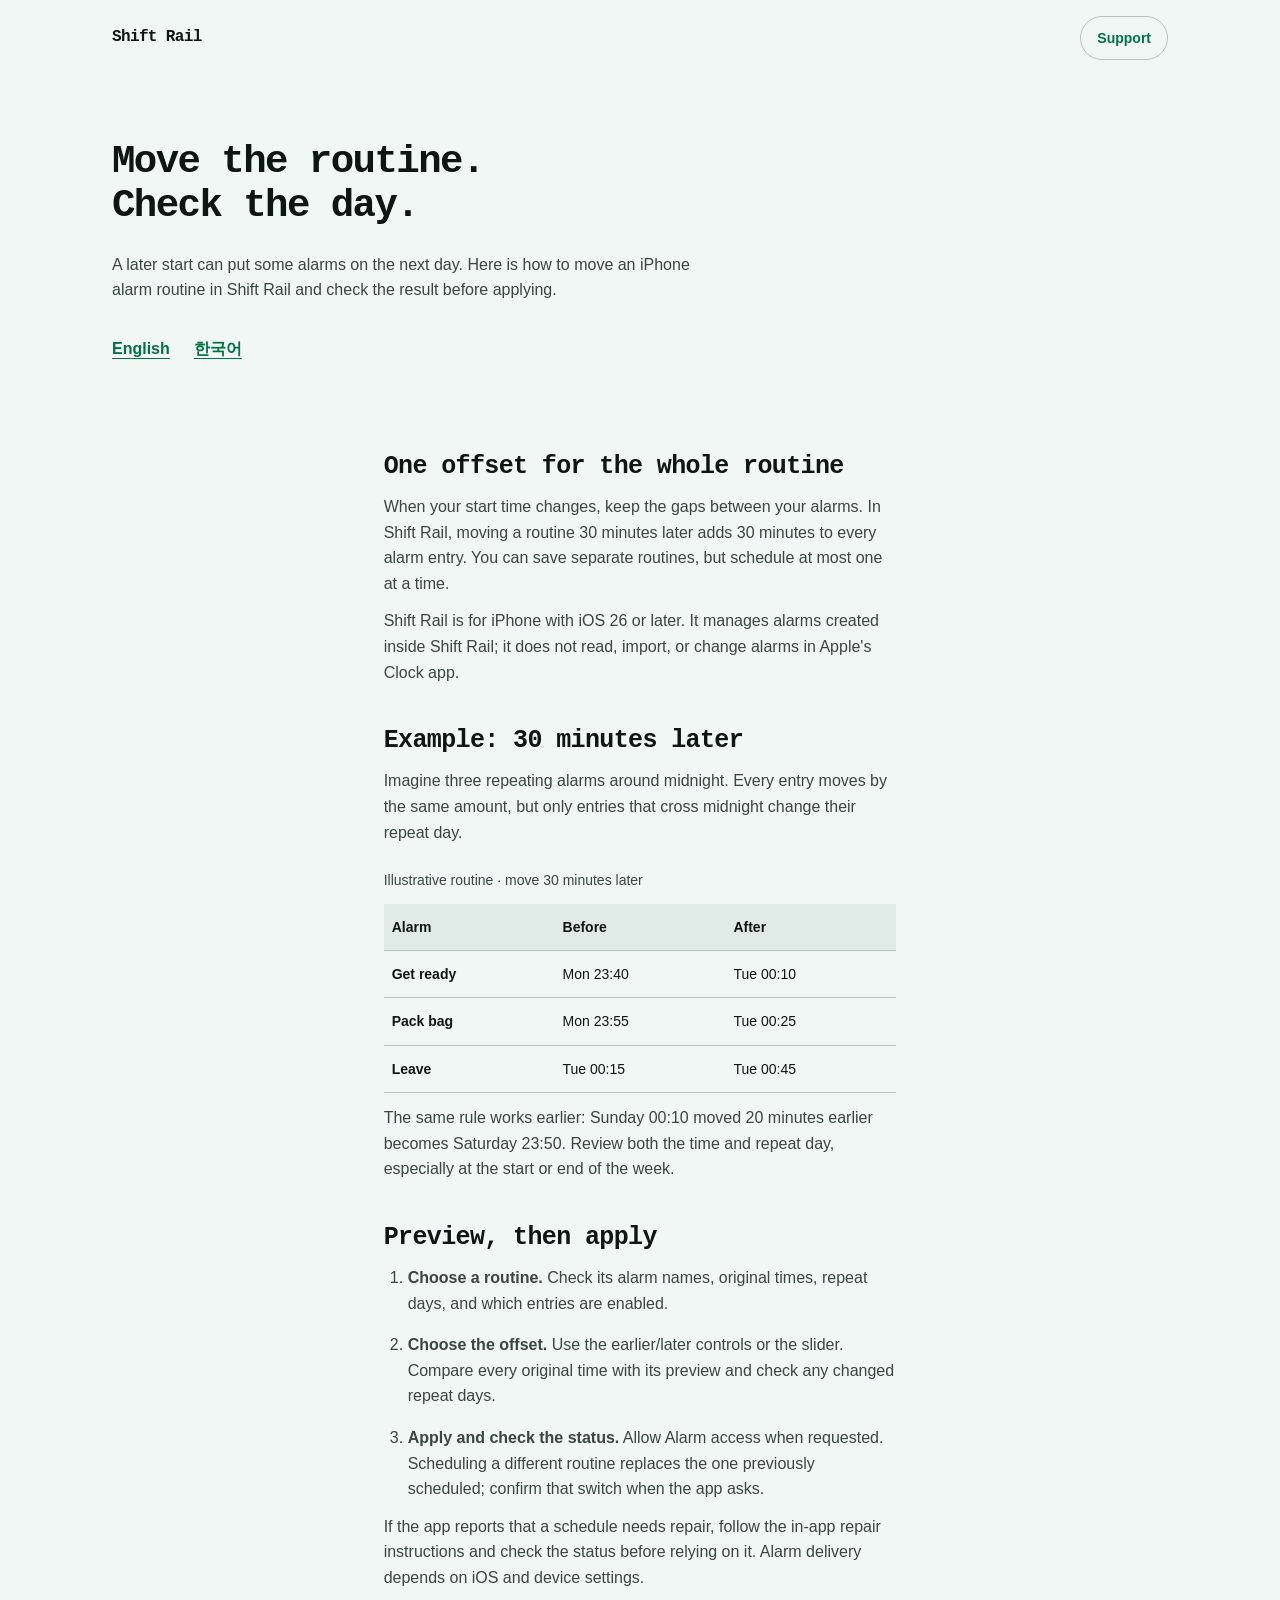
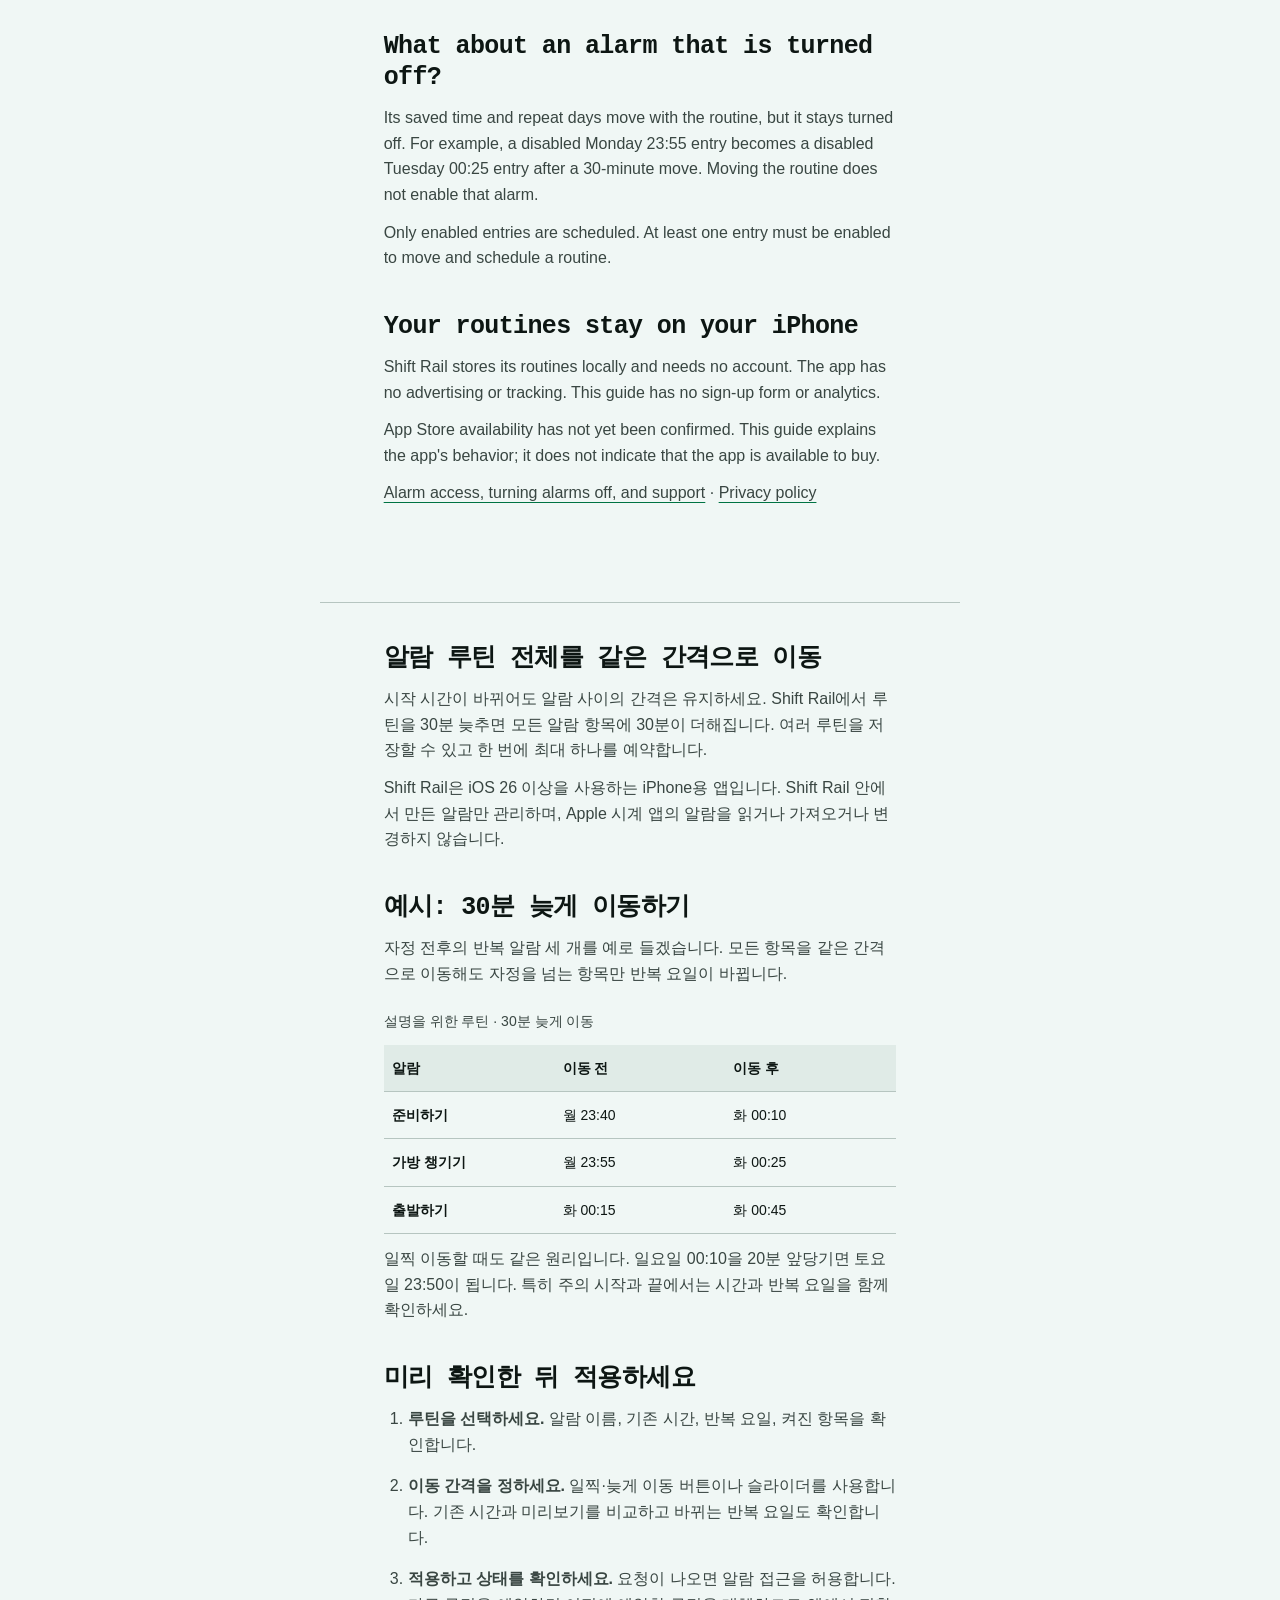
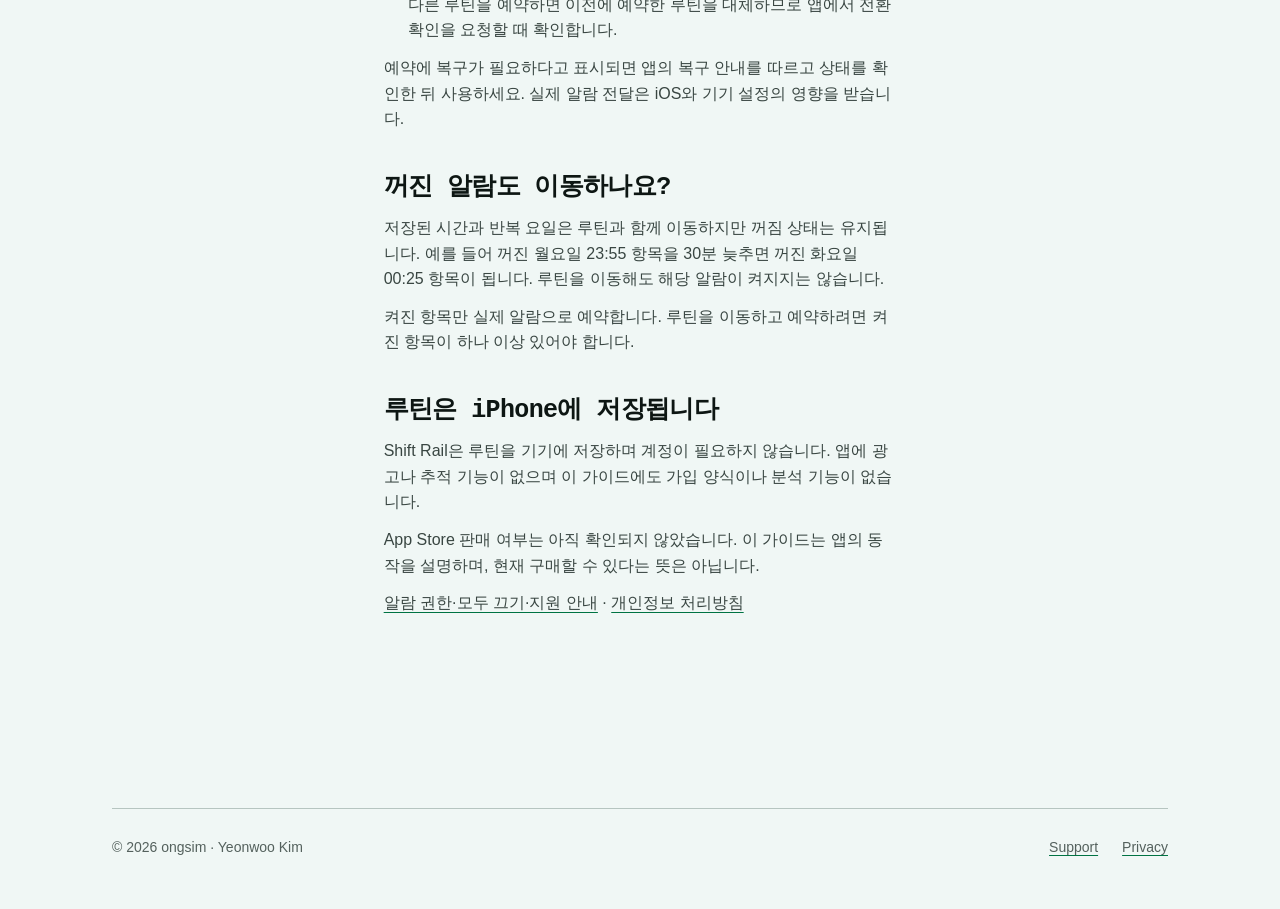
==== alarm-routine-guide.html @ 42e6c550 "docs: clarify alarm shifting and add bilingual midnight guide" ====
<!doctype html>
<html lang="en">
  <head>
    <meta charset="utf-8">
    <meta name="viewport" content="width=device-width, initial-scale=1, viewport-fit=cover">
    <meta name="description" content="A Shift Rail guide to moving an iPhone alarm routine together. See what happens to times, repeat weekdays, and disabled alarms when a routine crosses midnight.">
    <meta name="robots" content="index,follow">
    <meta name="color-scheme" content="light dark">
    <meta property="og:type" content="website">
    <meta property="og:title" content="Move an alarm routine across midnight · Shift Rail">
    <meta property="og:description" content="One offset for the whole routine. Check the new time and repeat day before applying. A guide in English and Korean.">
    <meta property="og:url" content="https://ppupy1209.github.io/shift-rail-support/alarm-routine-guide.html">
    <link rel="canonical" href="https://ppupy1209.github.io/shift-rail-support/alarm-routine-guide.html">
    <link rel="icon" href="./favicon.png" type="image/png">
    <link rel="apple-touch-icon" href="./favicon.png">
    <link rel="stylesheet" href="./styles.css">
    <title>Move an alarm routine across midnight · Shift Rail</title>
  </head>
  <body>
    <a class="skip-link" href="#content">Skip to guide</a>
    <header class="nav-edge shell" aria-label="Primary navigation">
      <a class="wordmark" href="./index.html">Shift Rail</a>
      <a class="nav-action" href="./index.html">Support</a>
    </header>

    <main id="content">
      <header class="policy-intro shell">
        <h1>Move the routine.<br>Check the day.</h1>
        <p>A later start can put some alarms on the next day. Here is how to move an iPhone alarm routine in Shift Rail and check the result before applying.</p>
        <nav class="language-links" aria-label="Guide language">
          <a class="language-link" href="#english">English</a>
          <a class="language-link" href="#korean" lang="ko">한국어</a>
        </nav>
      </header>

      <article class="document shell routine-guide" id="english" aria-labelledby="english-title">
        <section>
          <h2 id="english-title">One offset for the whole routine</h2>
          <p>When your start time changes, keep the gaps between your alarms. In Shift Rail, moving a routine 30 minutes later adds 30 minutes to every alarm entry. You can save separate routines, but schedule at most one at a time.</p>
          <p>Shift Rail is for iPhone with iOS 26 or later. It manages alarms created inside Shift Rail; it does not read, import, or change alarms in Apple's Clock app.</p>
        </section>

        <section>
          <h2>Example: 30 minutes later</h2>
          <p>Imagine three repeating alarms around midnight. Every entry moves by the same amount, but only entries that cross midnight change their repeat day.</p>
          <table class="routine-table">
            <caption>Illustrative routine · move 30 minutes later</caption>
            <thead><tr><th scope="col">Alarm</th><th scope="col">Before</th><th scope="col">After</th></tr></thead>
            <tbody>
              <tr><th scope="row">Get ready</th><td>Mon 23:40</td><td>Tue 00:10</td></tr>
              <tr><th scope="row">Pack bag</th><td>Mon 23:55</td><td>Tue 00:25</td></tr>
              <tr><th scope="row">Leave</th><td>Tue 00:15</td><td>Tue 00:45</td></tr>
            </tbody>
          </table>
          <p>The same rule works earlier: Sunday 00:10 moved 20 minutes earlier becomes Saturday 23:50. Review both the time and repeat day, especially at the start or end of the week.</p>
        </section>

        <section>
          <h2>Preview, then apply</h2>
          <ol class="guide-steps">
            <li><strong>Choose a routine.</strong> Check its alarm names, original times, repeat days, and which entries are enabled.</li>
            <li><strong>Choose the offset.</strong> Use the earlier/later controls or the slider. Compare every original time with its preview and check any changed repeat days.</li>
            <li><strong>Apply and check the status.</strong> Allow Alarm access when requested. Scheduling a different routine replaces the one previously scheduled; confirm that switch when the app asks.</li>
          </ol>
          <p>If the app reports that a schedule needs repair, follow the in-app repair instructions and check the status before relying on it. Alarm delivery depends on iOS and device settings.</p>
        </section>

        <section>
          <h2>What about an alarm that is turned off?</h2>
          <p>Its saved time and repeat days move with the routine, but it stays turned off. For example, a disabled Monday 23:55 entry becomes a disabled Tuesday 00:25 entry after a 30-minute move. Moving the routine does not enable that alarm.</p>
          <p>Only enabled entries are scheduled. At least one entry must be enabled to move and schedule a routine.</p>
        </section>

        <section>
          <h2>Your routines stay on your iPhone</h2>
          <p>Shift Rail stores its routines locally and needs no account. The app has no advertising or tracking. This guide has no sign-up form or analytics.</p>
          <p>App Store availability has not yet been confirmed. This guide explains the app's behavior; it does not indicate that the app is available to buy.</p>
          <p><a href="./index.html#english">Alarm access, turning alarms off, and support</a> · <a href="./privacy.html">Privacy policy</a></p>
        </section>
      </article>

      <article class="document shell routine-guide" id="korean" lang="ko" aria-labelledby="korean-title">
        <section>
          <h2 id="korean-title">알람 루틴 전체를 같은 간격으로 이동</h2>
          <p>시작 시간이 바뀌어도 알람 사이의 간격은 유지하세요. Shift Rail에서 루틴을 30분 늦추면 모든 알람 항목에 30분이 더해집니다. 여러 루틴을 저장할 수 있고 한 번에 최대 하나를 예약합니다.</p>
          <p>Shift Rail은 iOS 26 이상을 사용하는 iPhone용 앱입니다. Shift Rail 안에서 만든 알람만 관리하며, Apple 시계 앱의 알람을 읽거나 가져오거나 변경하지 않습니다.</p>
        </section>

        <section>
          <h2>예시: 30분 늦게 이동하기</h2>
          <p>자정 전후의 반복 알람 세 개를 예로 들겠습니다. 모든 항목을 같은 간격으로 이동해도 자정을 넘는 항목만 반복 요일이 바뀝니다.</p>
          <table class="routine-table">
            <caption>설명을 위한 루틴 · 30분 늦게 이동</caption>
            <thead><tr><th scope="col">알람</th><th scope="col">이동 전</th><th scope="col">이동 후</th></tr></thead>
            <tbody>
              <tr><th scope="row">준비하기</th><td>월 23:40</td><td>화 00:10</td></tr>
              <tr><th scope="row">가방 챙기기</th><td>월 23:55</td><td>화 00:25</td></tr>
              <tr><th scope="row">출발하기</th><td>화 00:15</td><td>화 00:45</td></tr>
            </tbody>
          </table>
          <p>일찍 이동할 때도 같은 원리입니다. 일요일 00:10을 20분 앞당기면 토요일 23:50이 됩니다. 특히 주의 시작과 끝에서는 시간과 반복 요일을 함께 확인하세요.</p>
        </section>

        <section>
          <h2>미리 확인한 뒤 적용하세요</h2>
          <ol class="guide-steps">
            <li><strong>루틴을 선택하세요.</strong> 알람 이름, 기존 시간, 반복 요일, 켜진 항목을 확인합니다.</li>
            <li><strong>이동 간격을 정하세요.</strong> 일찍·늦게 이동 버튼이나 슬라이더를 사용합니다. 기존 시간과 미리보기를 비교하고 바뀌는 반복 요일도 확인합니다.</li>
            <li><strong>적용하고 상태를 확인하세요.</strong> 요청이 나오면 알람 접근을 허용합니다. 다른 루틴을 예약하면 이전에 예약한 루틴을 대체하므로 앱에서 전환 확인을 요청할 때 확인합니다.</li>
          </ol>
          <p>예약에 복구가 필요하다고 표시되면 앱의 복구 안내를 따르고 상태를 확인한 뒤 사용하세요. 실제 알람 전달은 iOS와 기기 설정의 영향을 받습니다.</p>
        </section>

        <section>
          <h2>꺼진 알람도 이동하나요?</h2>
          <p>저장된 시간과 반복 요일은 루틴과 함께 이동하지만 꺼짐 상태는 유지됩니다. 예를 들어 꺼진 월요일 23:55 항목을 30분 늦추면 꺼진 화요일 00:25 항목이 됩니다. 루틴을 이동해도 해당 알람이 켜지지는 않습니다.</p>
          <p>켜진 항목만 실제 알람으로 예약합니다. 루틴을 이동하고 예약하려면 켜진 항목이 하나 이상 있어야 합니다.</p>
        </section>

        <section>
          <h2>루틴은 iPhone에 저장됩니다</h2>
          <p>Shift Rail은 루틴을 기기에 저장하며 계정이 필요하지 않습니다. 앱에 광고나 추적 기능이 없으며 이 가이드에도 가입 양식이나 분석 기능이 없습니다.</p>
          <p>App Store 판매 여부는 아직 확인되지 않았습니다. 이 가이드는 앱의 동작을 설명하며, 현재 구매할 수 있다는 뜻은 아닙니다.</p>
          <p><a href="./index.html#korean">알람 권한·모두 끄기·지원 안내</a> · <a href="./privacy.html#korean">개인정보 처리방침</a></p>
        </section>
      </article>
    </main>

    <footer class="foot-stmt shell">
      <div class="foot-stmt-meta">
        <span>© 2026 ongsim · Yeonwoo Kim</span>
        <nav class="footer-links" aria-label="Footer navigation">
          <a class="footer-link" href="./index.html">Support</a>
          <a class="footer-link" href="./privacy.html">Privacy</a>
        </nav>
      </div>
    </footer>
  </body>
</html>
---- styles.css ----
/* Hallmark · genre: atmospheric · macrostructure: Conversational FAQ · theme: custom Liquid Utility · nav: N9 · footer: Ft5 · pre-emit critique: P5 H5 E5 S5 R5 V5 · contrast: pass (40–41) · slop: pass (42–45) · honest: pass (46) · chrome: pass (47) · tokens: pass (48) · responsive: pass (49) · icons: pass (30) · mobile: pass (34, 49, 50–57) */
@import url("./tokens.css");

*,
*::before,
*::after {
  box-sizing: border-box;
}

html,
body {
  overflow-x: clip;
}

html {
  scroll-behavior: smooth;
}

body {
  margin: 0;
  min-width: 20rem;
  background: var(--color-paper);
  color: var(--color-ink);
  font-family: var(--font-body);
  font-size: var(--text-base);
  line-height: 1.6;
  text-rendering: optimizeLegibility;
}

a {
  color: inherit;
  text-decoration-color: var(--color-accent);
  text-decoration-thickness: var(--rule-hair);
  text-underline-offset: 0.24em;
}

a:hover {
  color: var(--color-accent);
}

a:active,
summary:active {
  color: var(--color-accent);
}

a:focus-visible,
summary:focus-visible {
  outline: 3px solid var(--color-focus);
  outline-offset: 4px;
}

img,
svg {
  display: block;
  max-width: 100%;
}

h1,
h2,
h3,
p {
  margin: 0;
}

h1,
h2,
h3 {
  font-style: normal;
  overflow-wrap: anywhere;
  min-width: 0;
}

.shell {
  width: min(100%, var(--page-max));
  margin-inline: auto;
  padding-inline: var(--page-gutter);
}

.skip-link {
  position: fixed;
  inset-block-start: var(--space-sm);
  inset-inline-start: var(--space-sm);
  z-index: 20;
  padding: var(--space-sm) var(--space-md);
  border-radius: var(--radius-sm);
  background: var(--color-accent);
  color: var(--color-accent-ink);
  transform: translateY(-180%);
}

.skip-link:focus {
  transform: translateY(0);
}

.nav-edge {
  display: flex;
  align-items: center;
  justify-content: space-between;
  gap: var(--space-md);
  min-height: 4.75rem;
  padding-block: var(--space-sm);
}

.wordmark {
  font-family: var(--font-display);
  font-weight: 700;
  letter-spacing: -0.04em;
  text-decoration: none;
  white-space: nowrap;
}

.nav-action,
.language-link,
.text-link,
.footer-link {
  line-height: 1;
  white-space: nowrap;
}

.wordmark,
.footer-link {
  display: inline-flex;
  align-items: center;
  min-height: 44px;
}

.nav-action {
  display: inline-flex;
  align-items: center;
  min-height: 44px;
  padding-inline: var(--space-md);
  border: var(--rule-hair) solid var(--color-rule);
  border-radius: 999px;
  color: var(--color-accent);
  font-size: var(--text-sm);
  font-weight: 700;
  text-decoration: none;
}

.hero {
  display: grid;
  gap: var(--space-2xl);
  padding-block: var(--space-2xl) var(--space-3xl);
}

.hero-copy {
  display: grid;
  gap: var(--space-lg);
  max-width: 54rem;
}

.hero h1 {
  max-width: 13ch;
  font-family: var(--font-display);
  font-size: var(--text-display);
  font-weight: 600;
  letter-spacing: -0.065em;
  line-height: 1.04;
}

.hero-lede {
  max-width: 59ch;
  color: var(--color-ink-soft);
  font-size: var(--text-md);
}

.language-links {
  display: flex;
  flex-wrap: wrap;
  gap: var(--space-sm) var(--space-lg);
}

.language-link,
.text-link {
  display: inline-flex;
  align-items: center;
  min-height: 44px;
  color: var(--color-accent);
  font-weight: 700;
}

.rail-demo {
  display: grid;
  gap: 0;
  margin: 0;
  padding: var(--space-md) var(--space-lg);
  list-style: none;
  border-radius: var(--radius-lg);
  background: var(--color-paper-raised);
}

.rail-demo li {
  position: relative;
  display: grid;
  grid-template-columns: 2rem minmax(0, 1fr) auto;
  align-items: center;
  gap: var(--space-md);
  min-height: 4.5rem;
}

.rail-demo li:not(:last-child)::after {
  content: "";
  position: absolute;
  inset-block-end: 0;
  inset-inline: calc(2rem + var(--space-md)) 0;
  height: var(--rule-hair);
  background: var(--color-rule);
}

.rail-marker {
  display: grid;
  place-items: center;
  width: 2rem;
  height: 2rem;
  border: var(--rule-hair) solid var(--color-accent);
  border-radius: 50%;
  color: var(--color-accent);
  font-family: var(--font-display);
  font-size: var(--text-xs);
  font-weight: 700;
}

.rail-name {
  color: var(--color-ink-soft);
  min-width: 0;
}

.rail-time {
  color: var(--color-ink);
  font-family: var(--font-display);
  font-size: var(--text-md);
  font-variant-numeric: tabular-nums;
  white-space: nowrap;
}

.trust-strip {
  display: grid;
  border-block: var(--rule-hair) solid var(--color-rule);
}

.trust-strip div {
  display: grid;
  grid-template-columns: minmax(0, 1fr) auto;
  gap: var(--space-md);
  padding-block: var(--space-md);
}

.trust-strip div:not(:last-child) {
  border-block-end: var(--rule-hair) solid var(--color-rule);
}

.trust-strip dt {
  color: var(--color-ink-soft);
}

.trust-strip dd {
  margin: 0;
  color: var(--color-accent);
  font-family: var(--font-display);
  font-weight: 700;
}

.support-section,
.policy-section {
  display: grid;
  gap: var(--space-xl);
  padding-block: var(--space-3xl);
}

.section-intro {
  display: grid;
  gap: var(--space-sm);
  max-width: 50rem;
}

.section-intro h2,
.policy-intro h1 {
  font-family: var(--font-display);
  font-size: clamp(var(--text-xl), 4vw, var(--text-2xl));
  font-weight: 600;
  letter-spacing: -0.04em;
  line-height: 1.12;
}

.section-intro p,
.policy-intro p {
  max-width: 65ch;
  color: var(--color-ink-soft);
}

.faq {
  border-block-start: var(--rule-hair) solid var(--color-rule);
}

.faq details {
  border-block-end: var(--rule-hair) solid var(--color-rule);
}

.faq summary {
  display: grid;
  grid-template-columns: minmax(0, 1fr) auto;
  align-items: center;
  gap: var(--space-md);
  min-height: 4.75rem;
  padding-block: var(--space-md);
  cursor: pointer;
  list-style: none;
}

.faq summary::-webkit-details-marker {
  display: none;
}

.faq summary::after {
  content: "+";
  color: var(--color-accent);
  font-family: var(--font-display);
  font-size: var(--text-lg);
  line-height: 1;
}

.faq details[open] summary::after {
  content: "−";
}

.faq h3 {
  font-size: var(--text-md);
  font-weight: 700;
  line-height: 1.3;
}

.answer {
  display: grid;
  gap: var(--space-md);
  max-width: 68ch;
  padding-block: 0 var(--space-xl);
  color: var(--color-ink-soft);
}

.contact-band {
  display: grid;
  gap: var(--space-lg);
  padding-block: var(--space-2xl);
  border-block-start: var(--rule-hair) solid var(--color-rule);
}

.contact-band h2 {
  max-width: 18ch;
  font-family: var(--font-display);
  font-size: var(--text-xl);
  font-weight: 600;
  letter-spacing: -0.04em;
  line-height: 1.15;
}

.contact-band p {
  max-width: 62ch;
  color: var(--color-ink-soft);
}

.policy-intro {
  display: grid;
  gap: var(--space-lg);
  padding-block: var(--space-2xl) var(--space-xl);
}

.document {
  display: grid;
  gap: var(--space-xl);
  max-width: 72ch;
  padding-block-end: var(--space-3xl);
}

.document section {
  display: grid;
  gap: var(--space-sm);
}

.document h2 {
  font-family: var(--font-display);
  font-size: var(--text-lg);
  font-weight: 600;
  letter-spacing: -0.025em;
  line-height: 1.25;
}

.document p,
.document li {
  color: var(--color-ink-soft);
}

.document ul {
  display: grid;
  gap: var(--space-xs);
  margin: 0;
  padding-inline-start: var(--space-lg);
}

.routine-guide {
  padding-block-start: var(--space-xl);
}

.routine-guide + .routine-guide {
  border-block-start: var(--rule-hair) solid var(--color-rule);
}

.routine-table {
  width: 100%;
  table-layout: fixed;
  border-collapse: collapse;
  font-size: var(--text-sm);
  font-variant-numeric: tabular-nums;
}

.routine-table caption {
  padding-block: var(--space-sm);
  text-align: start;
  color: var(--color-ink-soft);
}

.routine-table th,
.routine-table td {
  padding: var(--space-sm) var(--space-xs);
  border-block-end: var(--rule-hair) solid var(--color-rule);
  text-align: start;
  vertical-align: top;
  overflow-wrap: anywhere;
}

.routine-table td {
  white-space: nowrap;
}

.routine-table thead {
  background: var(--color-paper-raised);
}

.guide-steps {
  display: grid;
  gap: var(--space-md);
  margin: 0;
  padding-inline-start: var(--space-lg);
}

.answer .text-link {
  white-space: normal;
  line-height: 1.5;
}

.foot-stmt {
  display: grid;
  gap: var(--space-xl);
  padding-block: var(--space-3xl) max(var(--space-xl), env(safe-area-inset-bottom));
}

.foot-stmt-line {
  max-width: 26ch;
  font-family: var(--font-display);
  font-size: clamp(var(--text-lg), 5vw, var(--text-2xl));
  font-weight: 600;
  letter-spacing: -0.04em;
  line-height: 1.12;
}

.foot-stmt-meta {
  display: flex;
  flex-wrap: wrap;
  align-items: baseline;
  justify-content: space-between;
  gap: var(--space-md) var(--space-lg);
  padding-block-start: var(--space-md);
  border-block-start: var(--rule-hair) solid var(--color-rule);
  color: var(--color-ink-faint);
  font-size: var(--text-sm);
}

.footer-links {
  display: flex;
  flex-wrap: wrap;
  gap: var(--space-sm) var(--space-lg);
}

@media (min-width: 40rem) {
  .hero {
    grid-template-columns: minmax(0, 1.15fr) minmax(18rem, 0.85fr);
    align-items: end;
    padding-block-start: var(--space-2xl);
  }

  .trust-strip {
    grid-template-columns: repeat(3, minmax(0, 1fr));
  }

  .trust-strip div {
    display: block;
    padding: var(--space-lg);
  }

  .trust-strip div:not(:last-child) {
    border-block-end: 0;
    border-inline-end: var(--rule-hair) solid var(--color-rule);
  }

  .trust-strip dd {
    margin-block-start: var(--space-xs);
  }
}

@media (hover: hover) and (pointer: fine) {
  .nav-action,
  .language-link,
  .text-link {
    transition: color var(--dur-short) var(--ease-out), transform var(--dur-micro) var(--ease-out);
  }

  .nav-action:hover,
  .language-link:hover,
  .text-link:hover {
    transform: translateY(-1px);
  }
}

@media (prefers-reduced-motion: reduce) {
  html {
    scroll-behavior: auto;
  }

  *,
  *::before,
  *::after {
    animation-duration: 150ms !important;
    animation-iteration-count: 1 !important;
    transition-duration: 150ms !important;
  }
}

@media print {
  .skip-link,
  .nav-action,
  .language-links,
  .foot-stmt {
    display: none;
  }

  body {
    background: var(--color-paper);
  }
}
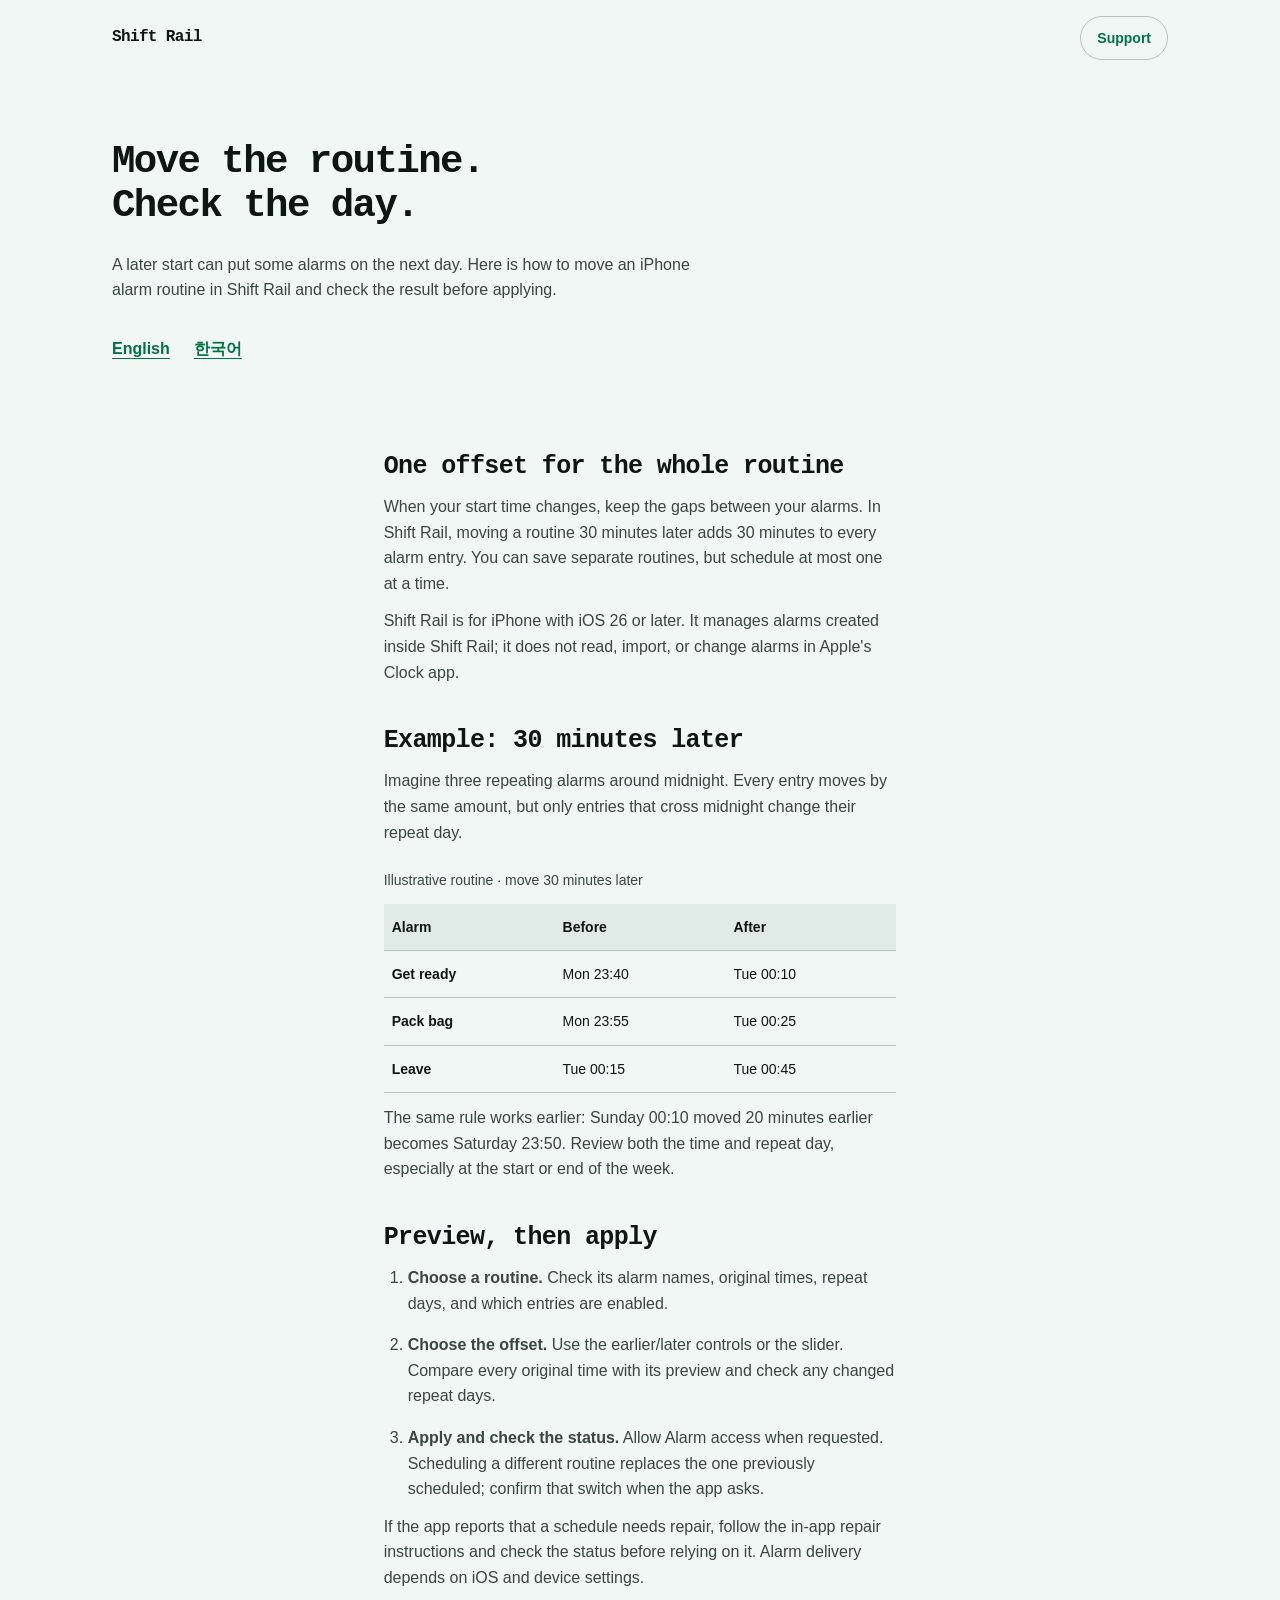
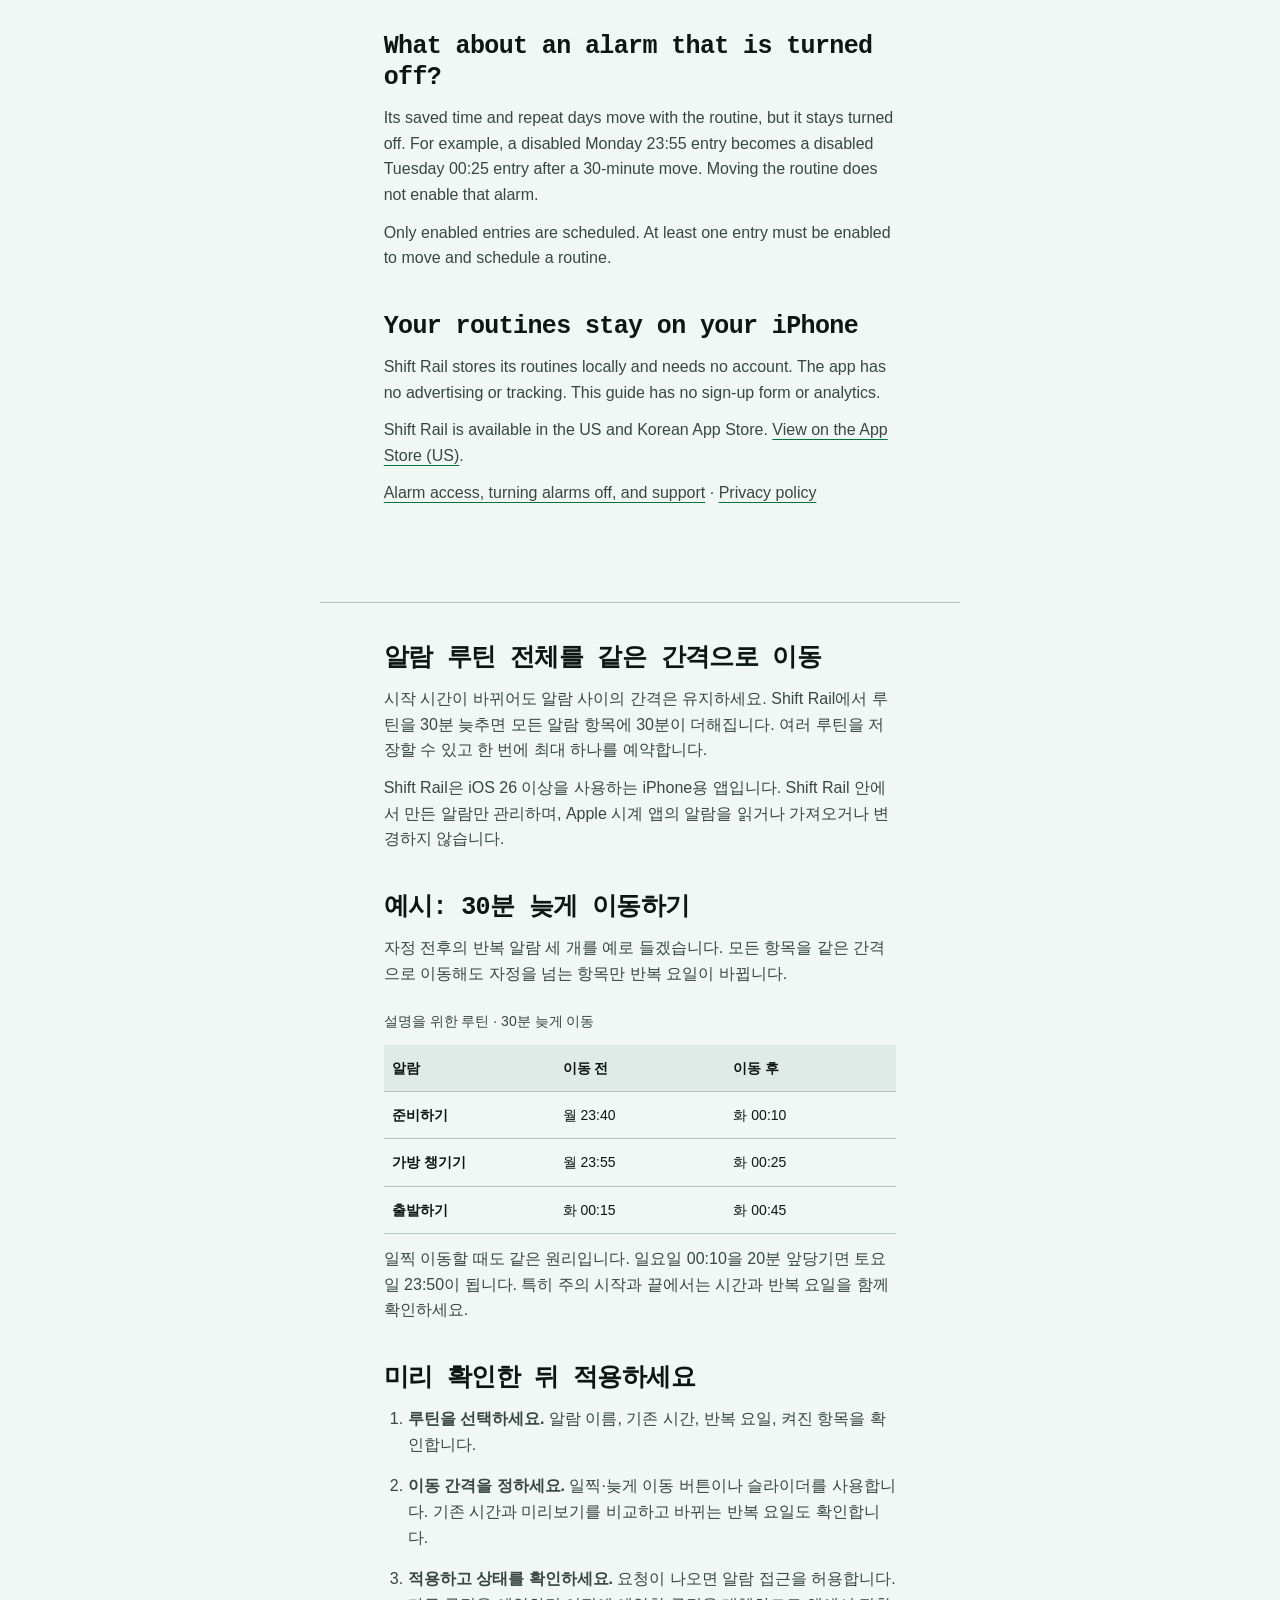
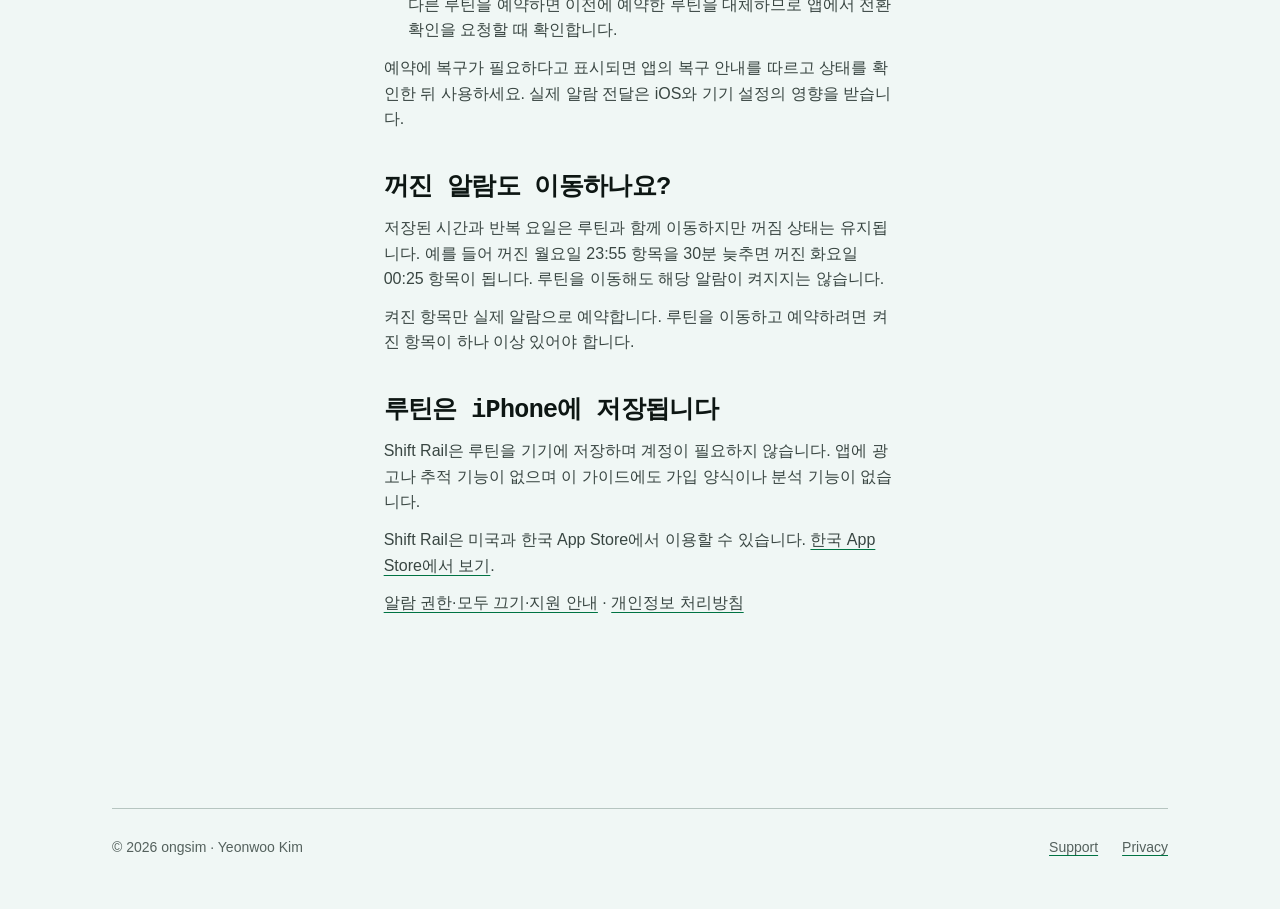
==== commit f5006b56: "Link verified US and Korean App Store listings" ====
--- a/alarm-routine-guide.html
+++ b/alarm-routine-guide.html
@@ -74,7 +74,7 @@
         <section>
           <h2>Your routines stay on your iPhone</h2>
           <p>Shift Rail stores its routines locally and needs no account. The app has no advertising or tracking. This guide has no sign-up form or analytics.</p>
-          <p>App Store availability has not yet been confirmed. This guide explains the app's behavior; it does not indicate that the app is available to buy.</p>
+          <p>Shift Rail is available in the US and Korean App Store. <a href="https://apps.apple.com/us/app/shift-rail/id6806742009?uo=4">View on the App Store (US)</a>.</p>
           <p><a href="./index.html#english">Alarm access, turning alarms off, and support</a> · <a href="./privacy.html">Privacy policy</a></p>
         </section>
       </article>
@@ -120,7 +120,7 @@
         <section>
           <h2>루틴은 iPhone에 저장됩니다</h2>
           <p>Shift Rail은 루틴을 기기에 저장하며 계정이 필요하지 않습니다. 앱에 광고나 추적 기능이 없으며 이 가이드에도 가입 양식이나 분석 기능이 없습니다.</p>
-          <p>App Store 판매 여부는 아직 확인되지 않았습니다. 이 가이드는 앱의 동작을 설명하며, 현재 구매할 수 있다는 뜻은 아닙니다.</p>
+          <p>Shift Rail은 미국과 한국 App Store에서 이용할 수 있습니다. <a href="https://apps.apple.com/kr/app/shift-rail/id6806742009?uo=4">한국 App Store에서 보기</a>.</p>
           <p><a href="./index.html#korean">알람 권한·모두 끄기·지원 안내</a> · <a href="./privacy.html#korean">개인정보 처리방침</a></p>
         </section>
       </article>
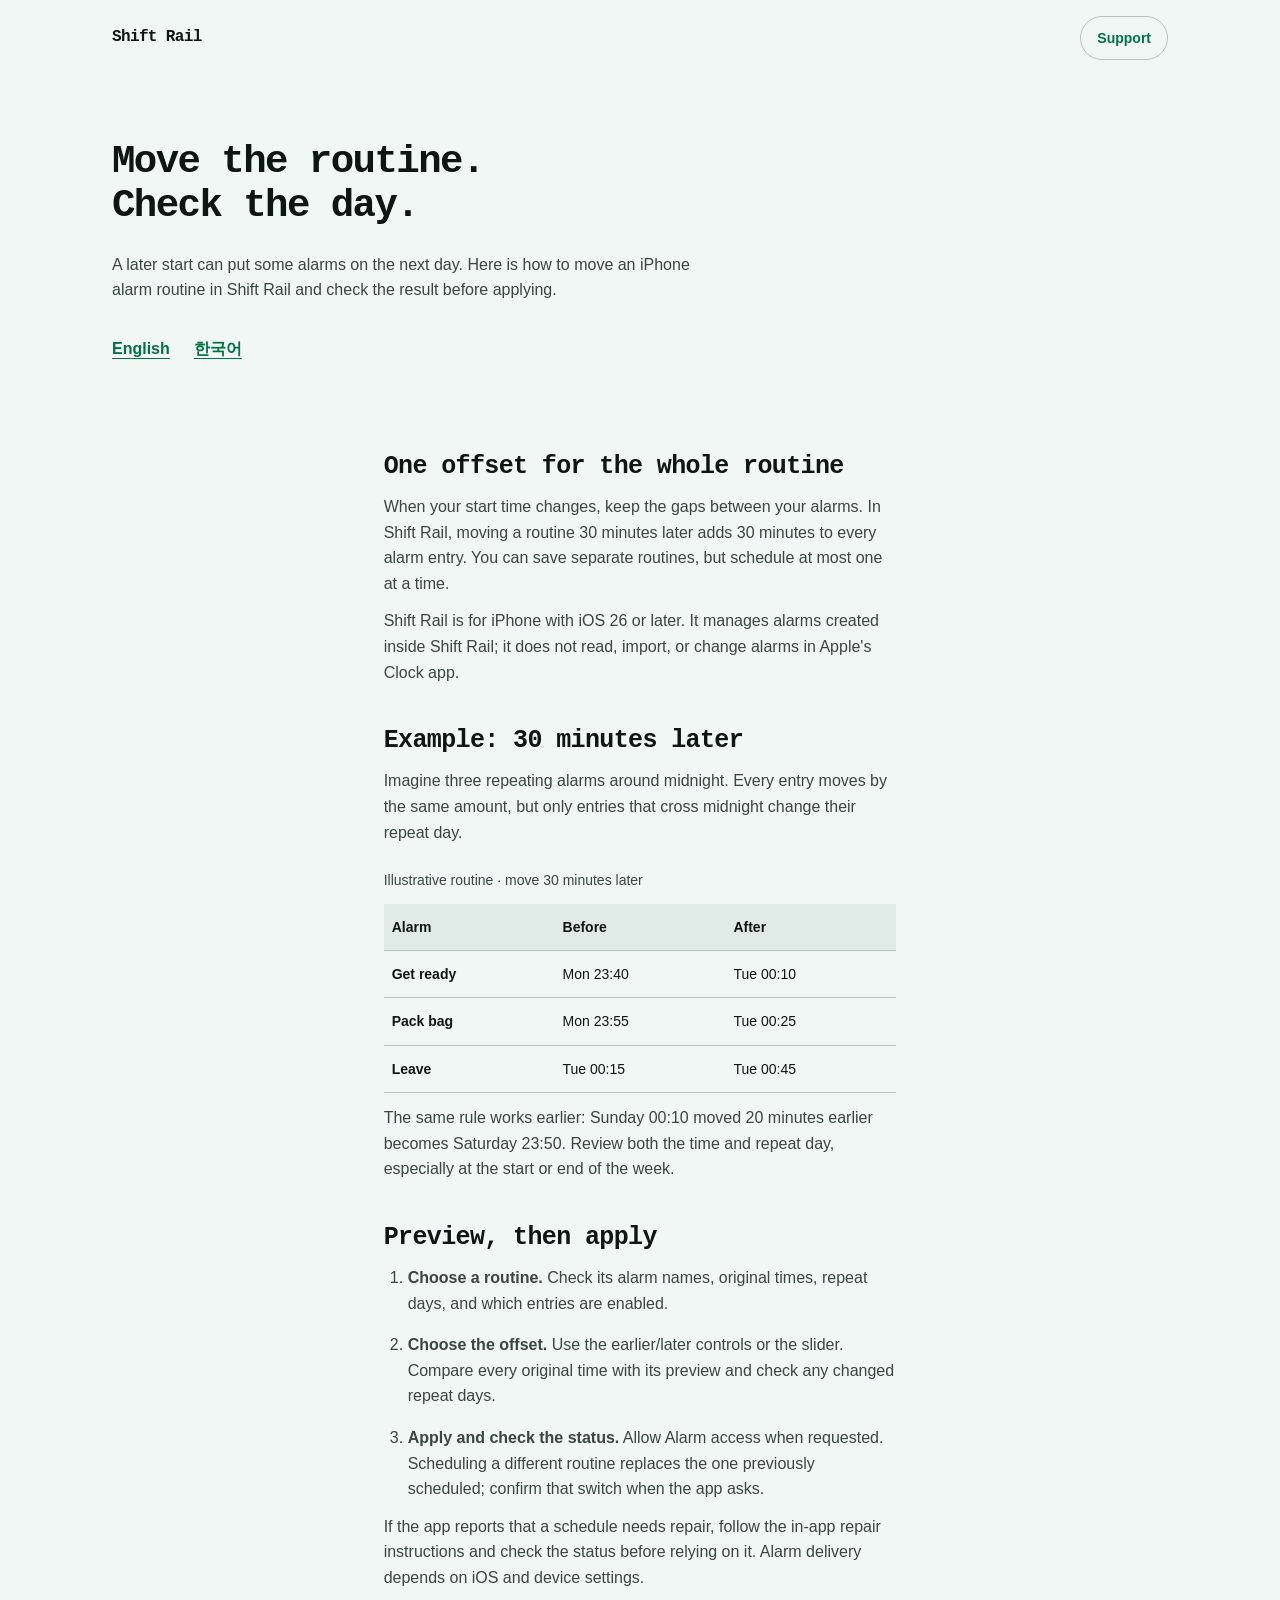
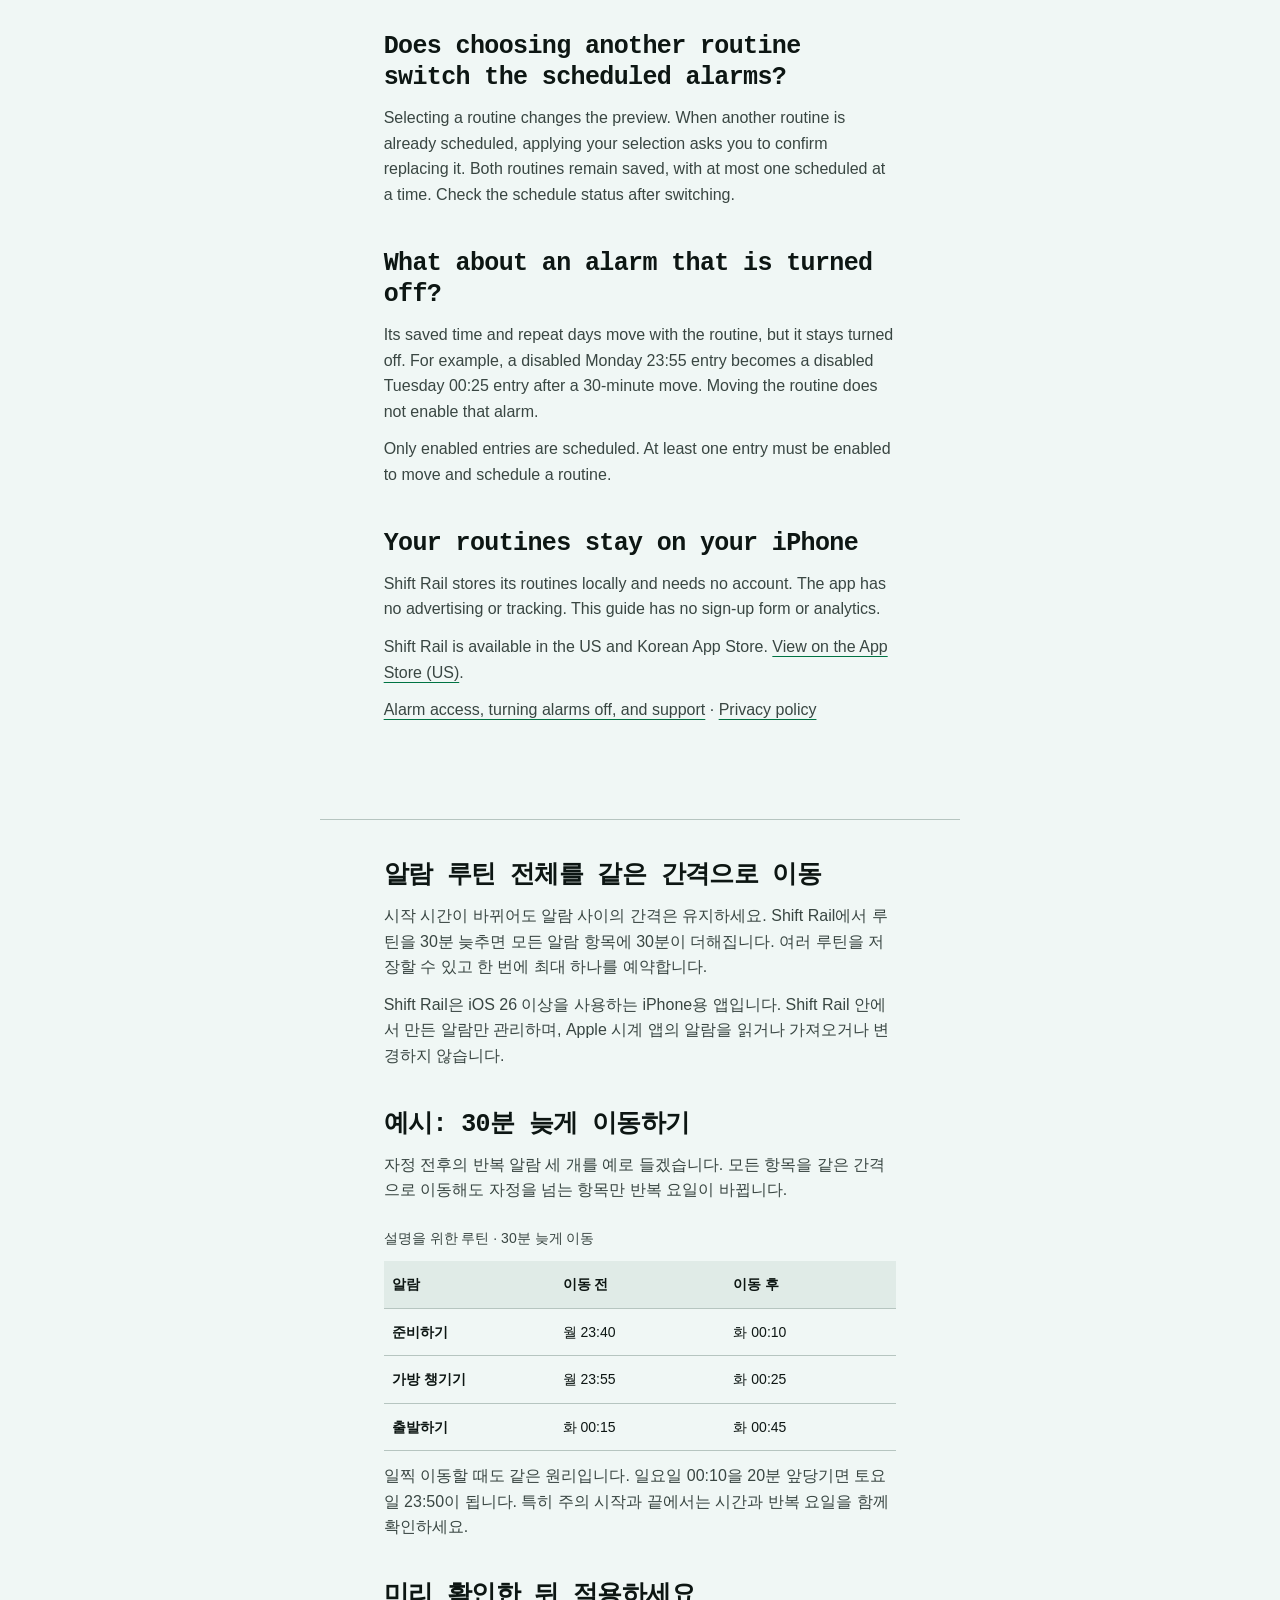
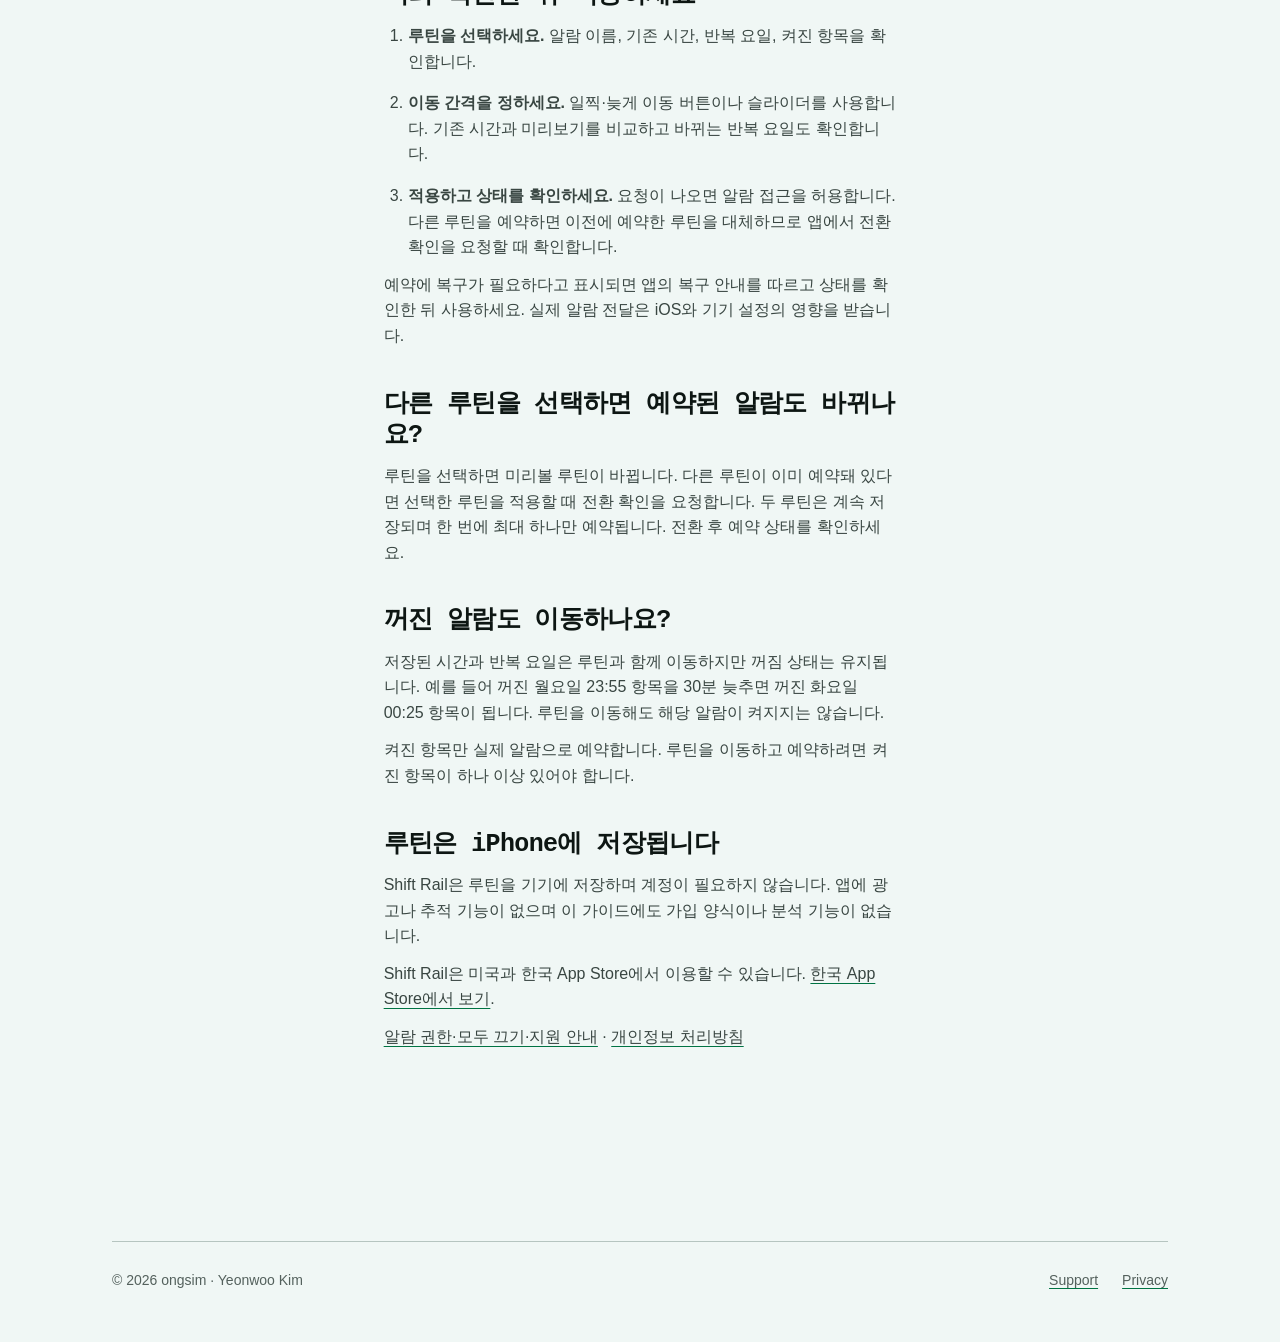
==== commit 27ca0bd2: "docs: clarify routine selection and scheduling" ====
--- a/alarm-routine-guide.html
+++ b/alarm-routine-guide.html
@@ -66,6 +66,11 @@
         </section>
 
         <section>
+          <h2>Does choosing another routine switch the scheduled alarms?</h2>
+          <p>Selecting a routine changes the preview. When another routine is already scheduled, applying your selection asks you to confirm replacing it. Both routines remain saved, with at most one scheduled at a time. Check the schedule status after switching.</p>
+        </section>
+
+        <section>
           <h2>What about an alarm that is turned off?</h2>
           <p>Its saved time and repeat days move with the routine, but it stays turned off. For example, a disabled Monday 23:55 entry becomes a disabled Tuesday 00:25 entry after a 30-minute move. Moving the routine does not enable that alarm.</p>
           <p>Only enabled entries are scheduled. At least one entry must be enabled to move and schedule a routine.</p>
@@ -112,6 +117,11 @@
         </section>
 
         <section>
+          <h2>다른 루틴을 선택하면 예약된 알람도 바뀌나요?</h2>
+          <p>루틴을 선택하면 미리볼 루틴이 바뀝니다. 다른 루틴이 이미 예약돼 있다면 선택한 루틴을 적용할 때 전환 확인을 요청합니다. 두 루틴은 계속 저장되며 한 번에 최대 하나만 예약됩니다. 전환 후 예약 상태를 확인하세요.</p>
+        </section>
+
+        <section>
           <h2>꺼진 알람도 이동하나요?</h2>
           <p>저장된 시간과 반복 요일은 루틴과 함께 이동하지만 꺼짐 상태는 유지됩니다. 예를 들어 꺼진 월요일 23:55 항목을 30분 늦추면 꺼진 화요일 00:25 항목이 됩니다. 루틴을 이동해도 해당 알람이 켜지지는 않습니다.</p>
           <p>켜진 항목만 실제 알람으로 예약합니다. 루틴을 이동하고 예약하려면 켜진 항목이 하나 이상 있어야 합니다.</p>
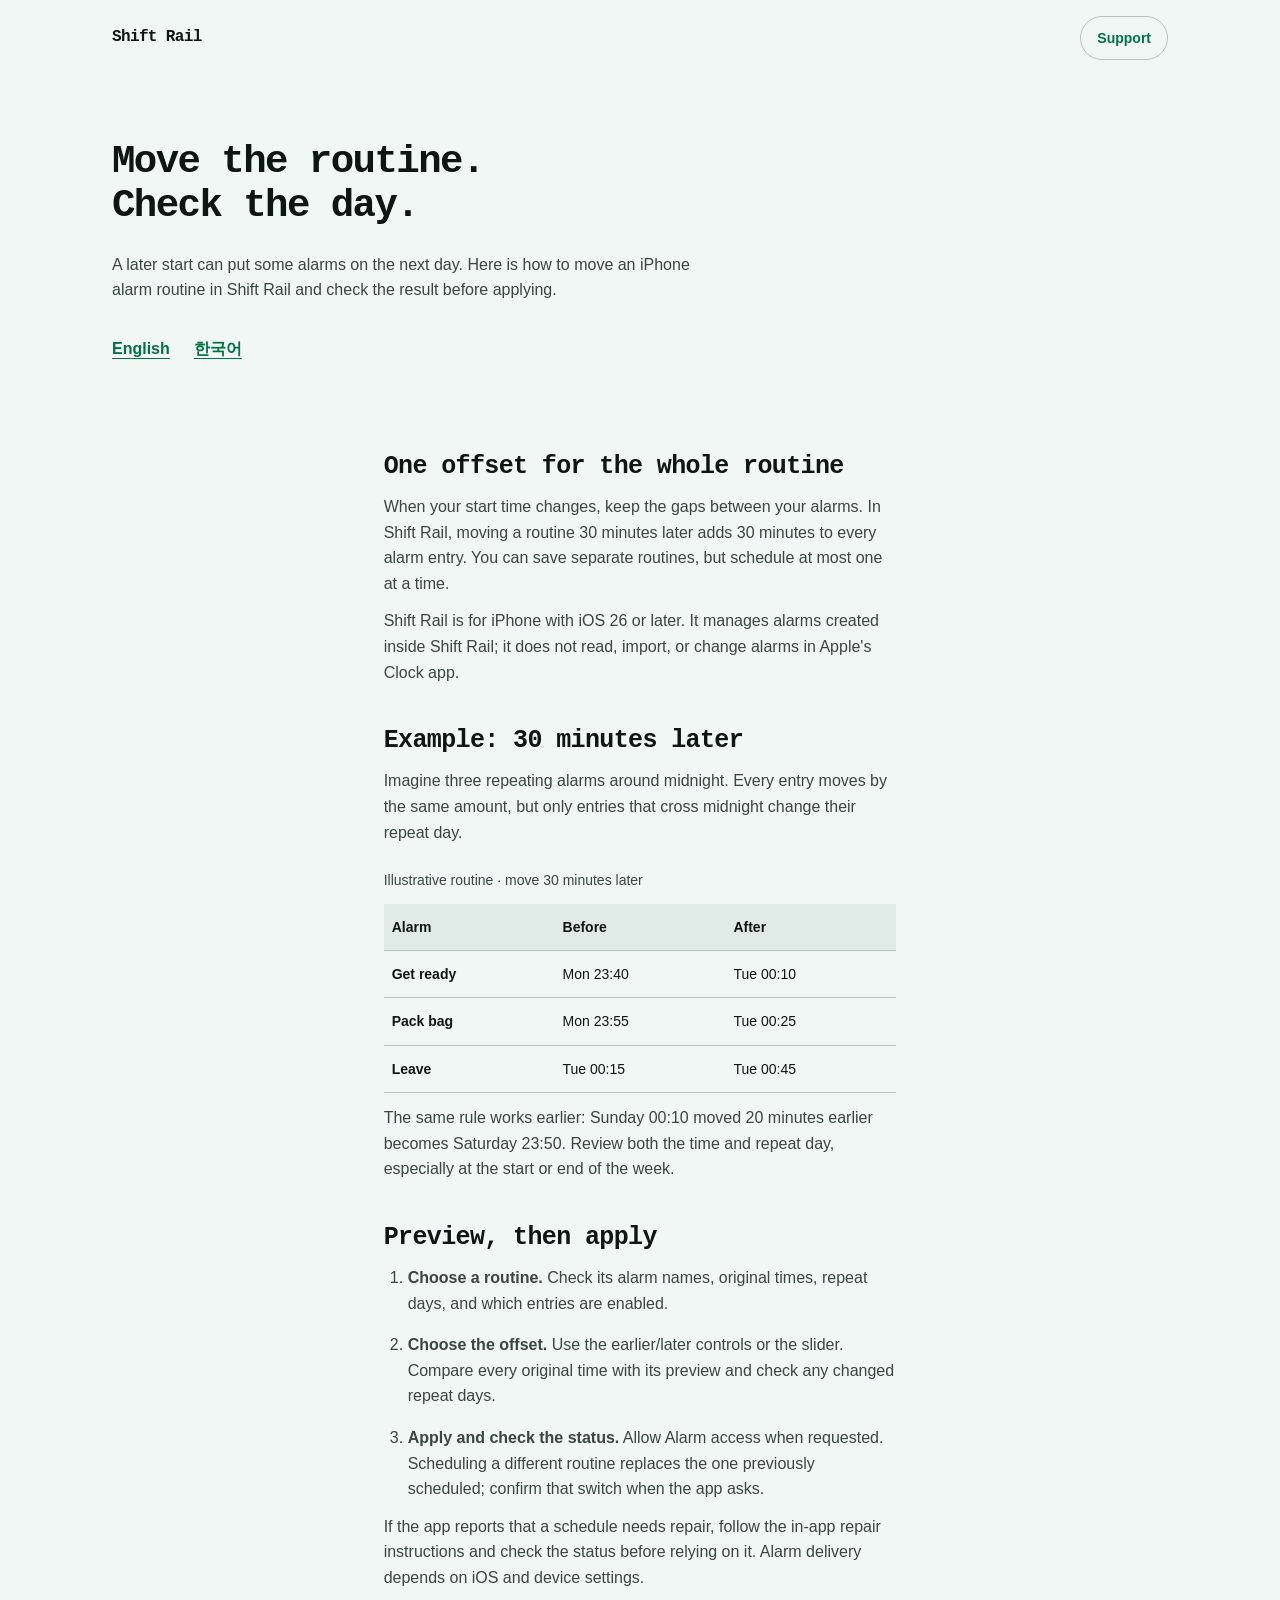
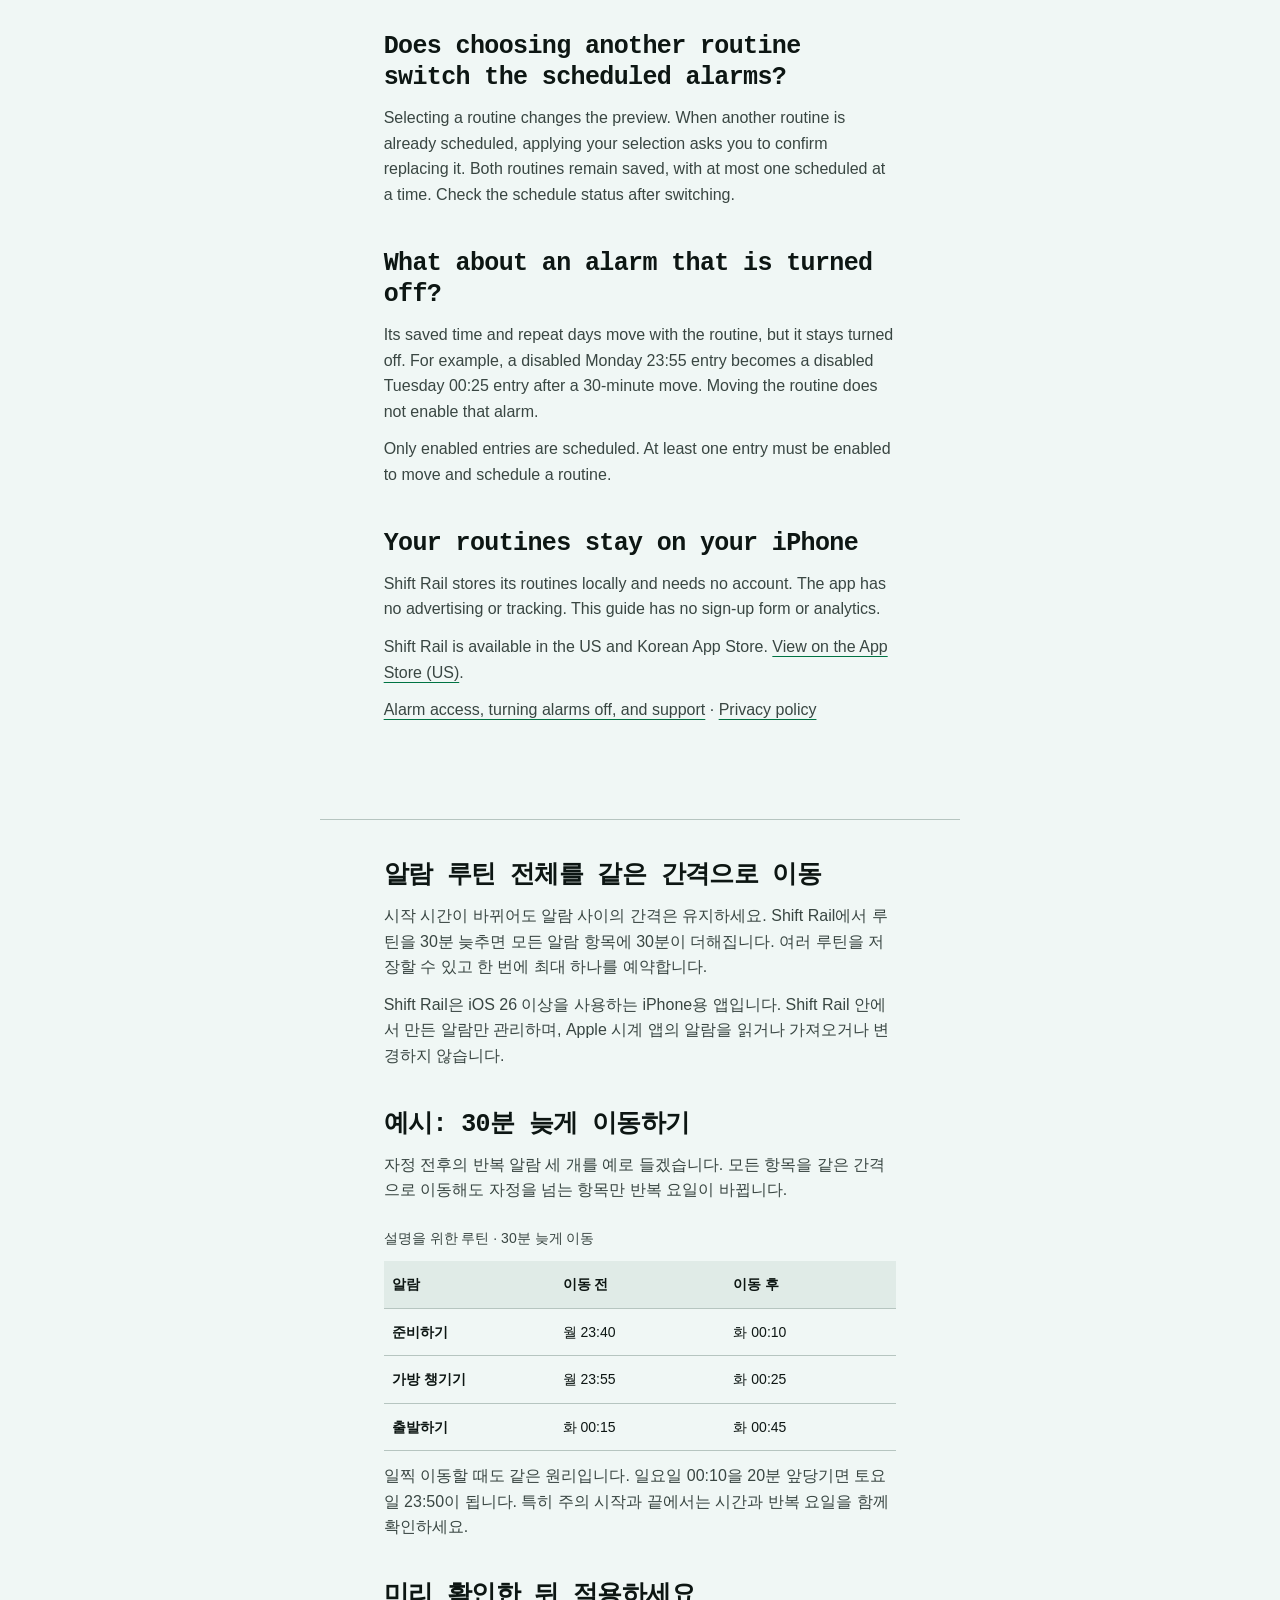
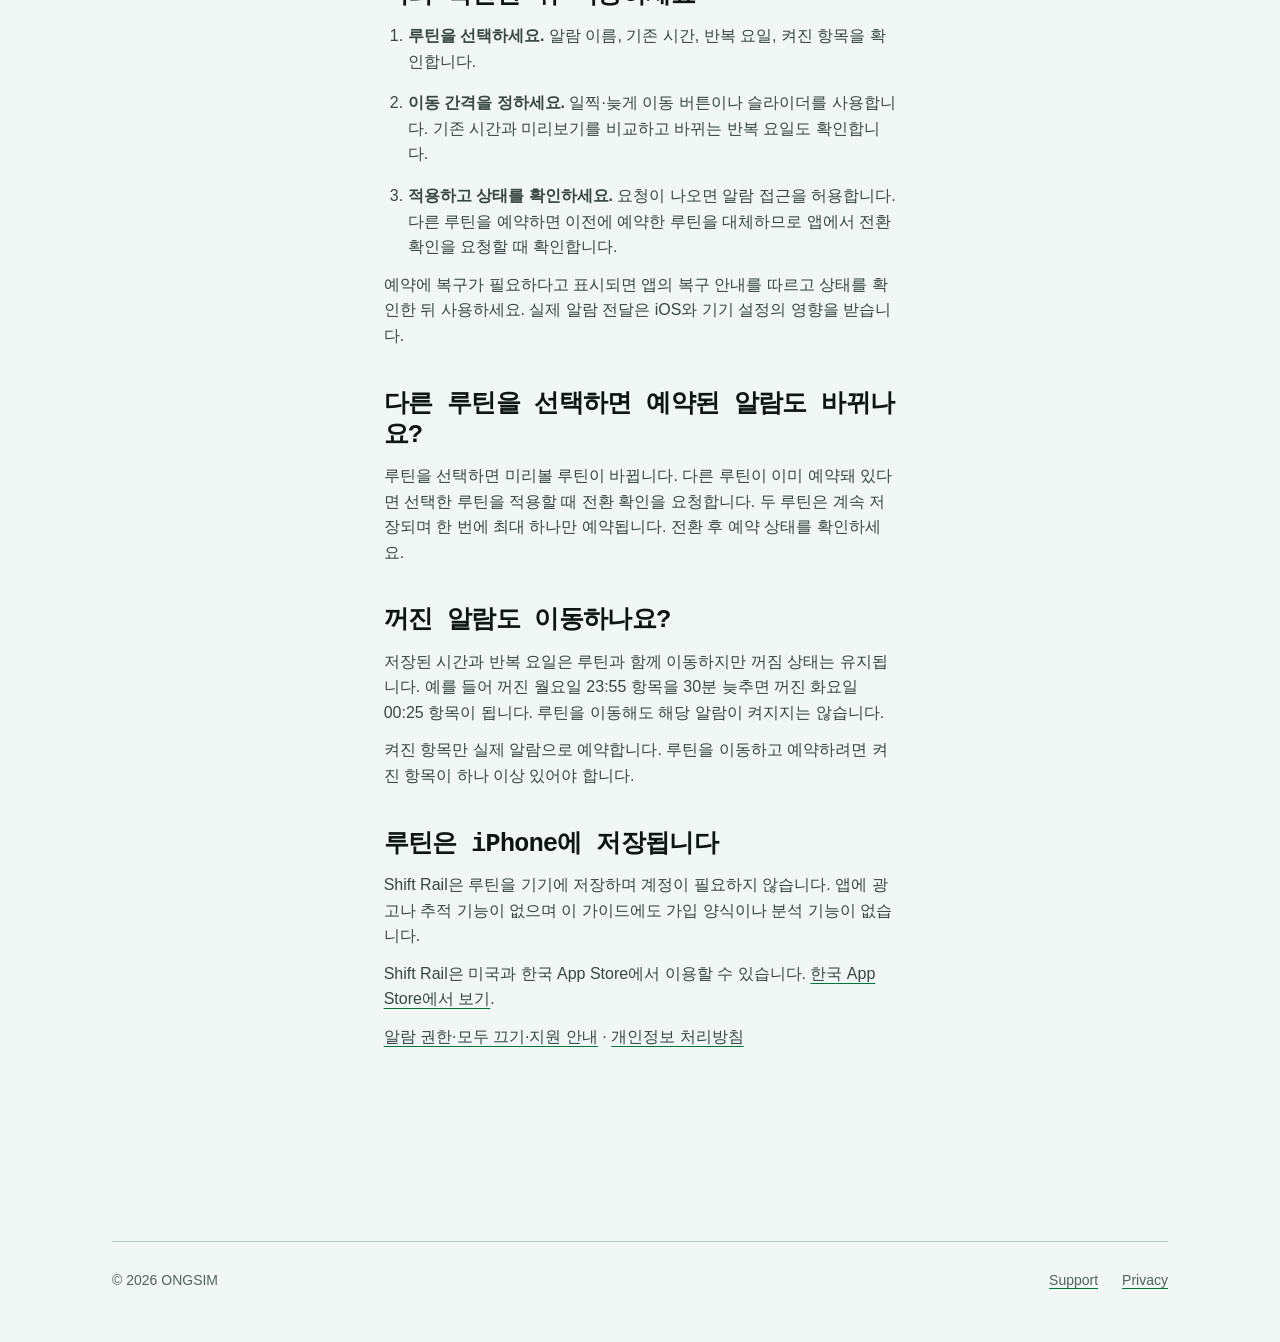
==== commit b38220b8: "Brand as ONGSIM: remove personal name; purchase wording matches the current free download with optio" ====
--- a/alarm-routine-guide.html
+++ b/alarm-routine-guide.html
@@ -15,7 +15,8 @@
     <link rel="apple-touch-icon" href="./favicon.png">
     <link rel="stylesheet" href="./styles.css">
     <title>Move an alarm routine across midnight · Shift Rail</title>
-  </head>
+  <meta name="apple-itunes-app" content="app-id=6806742009">
+</head>
   <body>
     <a class="skip-link" href="#content">Skip to guide</a>
     <header class="nav-edge shell" aria-label="Primary navigation">
@@ -138,7 +139,7 @@
 
     <footer class="foot-stmt shell">
       <div class="foot-stmt-meta">
-        <span>© 2026 ongsim · Yeonwoo Kim</span>
+        <span>© 2026 ONGSIM</span>
         <nav class="footer-links" aria-label="Footer navigation">
           <a class="footer-link" href="./index.html">Support</a>
           <a class="footer-link" href="./privacy.html">Privacy</a>
